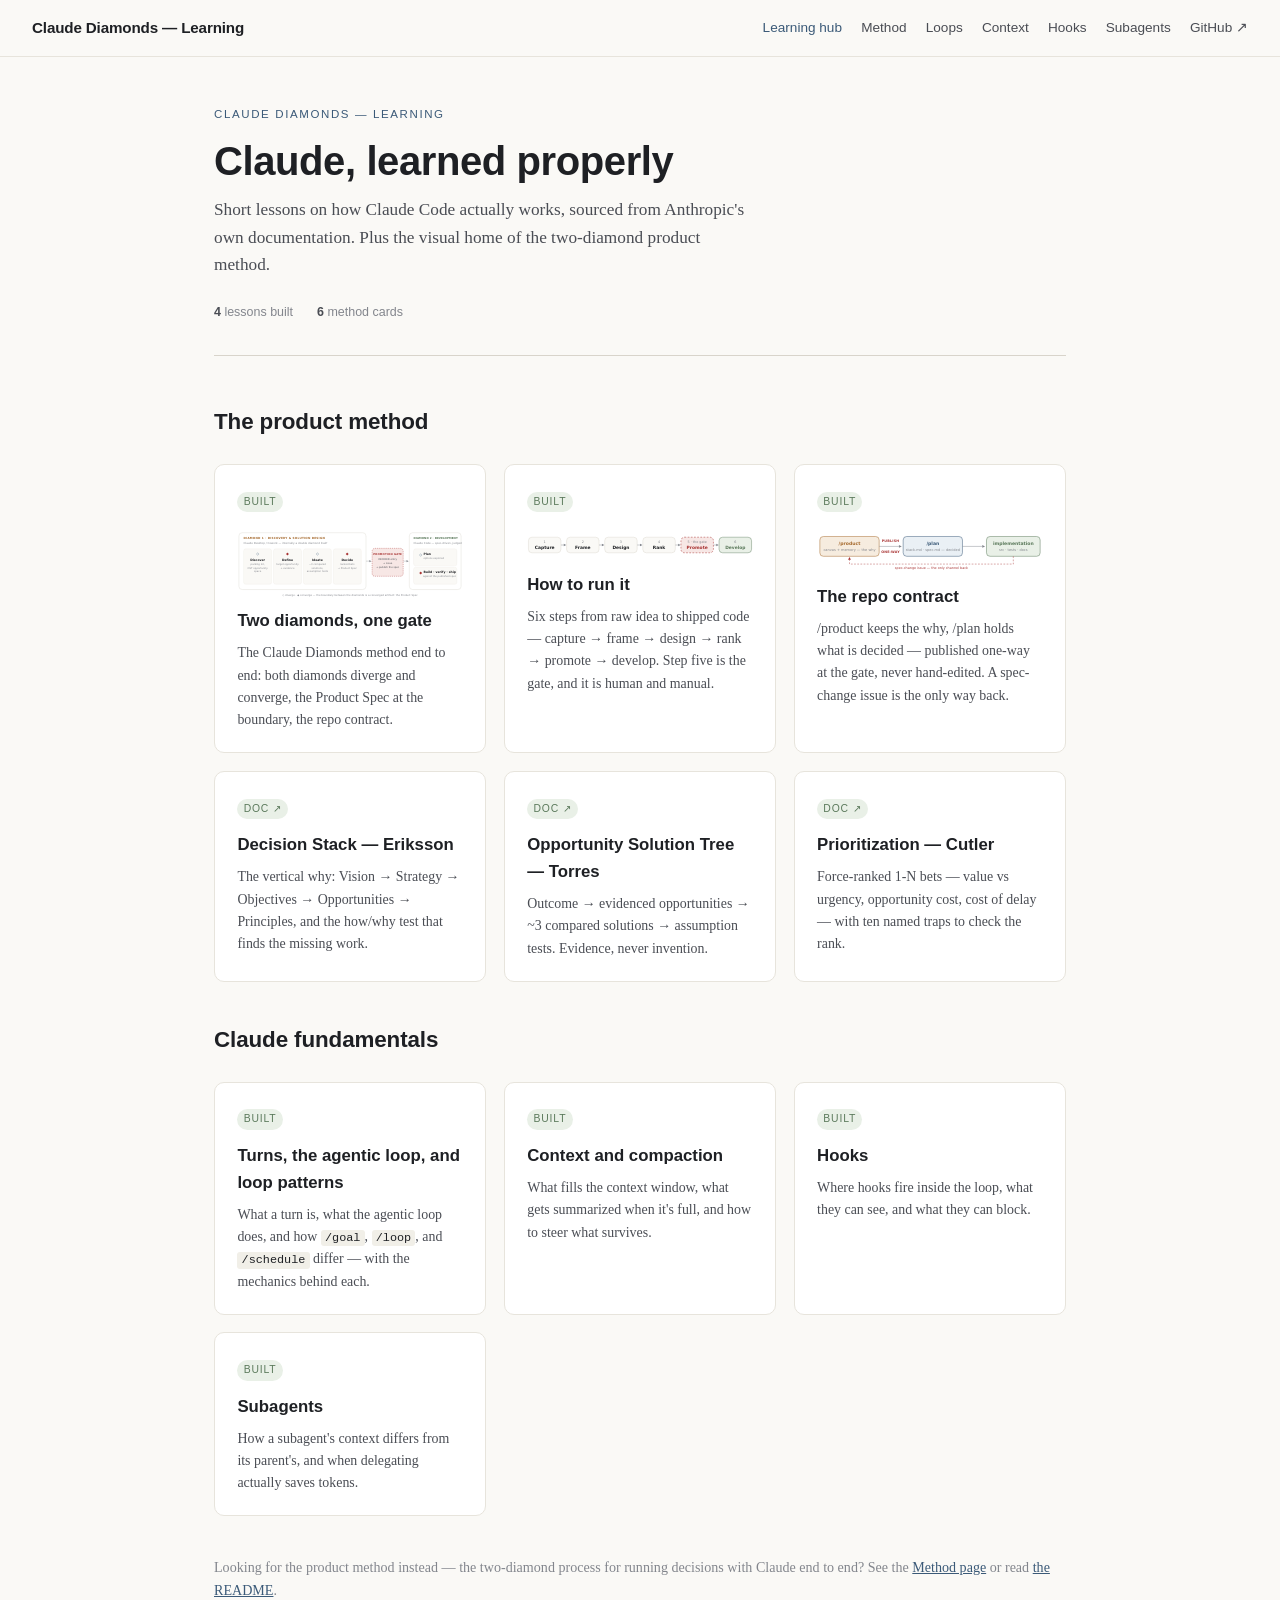
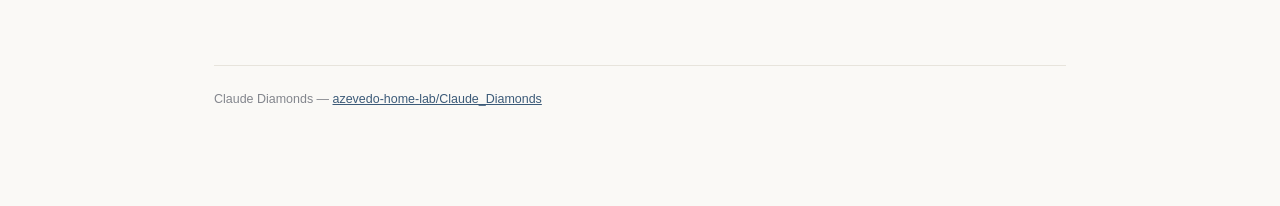
==== docs-site/index.html @ 5ed5936c "Hub: three illustrated method cards + section anchors; README repo map as bulleted list (incl. docs-" ====
<!doctype html>
<html lang="en">
<head>
<meta charset="utf-8">
<meta name="viewport" content="width=device-width, initial-scale=1">
<title>Claude, learned properly — Claude Diamonds</title>
<meta name="description" content="A small learning site on how Claude Code actually works: turns, the agentic loop, and the patterns that drive it.">
<link rel="icon" href="data:image/svg+xml,%3Csvg%20xmlns%3D%22http%3A//www.w3.org/2000/svg%22%20viewBox%3D%220%200%20100%20100%22%3E%3Ctext%20y%3D%22.9em%22%20font-size%3D%2290%22%3E%F0%9F%92%A0%3C/text%3E%3C/svg%3E">
<link rel="stylesheet" href="styles.css">
</head>
<body>
  <header class="site-header">
    <a class="brand" href="index.html">Claude Diamonds — Learning</a>
    <nav>
      <a href="index.html" aria-current="page">Learning hub</a>
      <a href="method.html">Method</a>
      <a href="loops.html">Loops</a>
      <a href="context.html">Context</a>
      <a href="hooks.html">Hooks</a>
      <a href="subagents.html">Subagents</a>
      <a href="https://github.com/azevedo-home-lab/Claude_Diamonds">GitHub ↗</a>
    </nav>
  </header>

  <div class="shell no-toc">
    <main>
      <header class="doc-head">
        <p class="eyebrow">Claude Diamonds — learning</p>
        <h1 class="head">Claude, learned properly</h1>
        <p class="dek">Short lessons on how Claude Code actually works, sourced from Anthropic's own documentation. Plus the visual home of the two-diamond product method.</p>
        <div class="doc-meta">
          <span><strong>4</strong> lessons built</span>
          <span><strong>6</strong> method cards</span>
        </div>
      </header>

      <h2>The product method</h2>
      <div class="lesson-grid">
        <a class="lesson-card built" href="method.html">
          <span class="lc-status">Built</span>
          <img src="assets/diamonds.svg" alt="Diamond 1 (Discovery and Solution Design), the promotion gate, Diamond 2 (Development)." style="width:100%;height:auto;display:block;margin:.2rem 0 .6rem;">
          <h3>Two diamonds, one gate</h3>
          <p>The Claude Diamonds method end to end: both diamonds diverge and converge, the Product Spec at the boundary, the repo contract.</p>
        </a>
        <a class="lesson-card built" href="method.html#run">
          <span class="lc-status">Built</span>
          <img src="assets/run-steps.svg" alt="Six steps: Capture, Frame, Design, Rank, Promote at the gate, Develop." style="width:100%;height:auto;display:block;margin:.2rem 0 .6rem;">
          <h3>How to run it</h3>
          <p>Six steps from raw idea to shipped code — capture → frame → design → rank → promote → develop. Step five is the gate, and it is human and manual.</p>
        </a>
        <a class="lesson-card built" href="method.html#contract">
          <span class="lc-status">Built</span>
          <img src="assets/contract.svg" alt="/product publishes one-way through the gate into /plan, which feeds implementation; a spec-change issue is the only channel back." style="width:100%;height:auto;display:block;margin:.2rem 0 .6rem;">
          <h3>The repo contract</h3>
          <p>/product keeps the why, /plan holds what is decided — published one-way at the gate, never hand-edited. A spec-change issue is the only way back.</p>
        </a>
        <a class="lesson-card built" href="https://github.com/azevedo-home-lab/Claude_Diamonds/blob/main/docs/methods/decision-stack.md">
          <span class="lc-status">Doc ↗</span>
          <h3>Decision Stack — Eriksson</h3>
          <p>The vertical why: Vision → Strategy → Objectives → Opportunities → Principles, and the how/why test that finds the missing work.</p>
        </a>
        <a class="lesson-card built" href="https://github.com/azevedo-home-lab/Claude_Diamonds/blob/main/docs/methods/opportunity-solution-tree.md">
          <span class="lc-status">Doc ↗</span>
          <h3>Opportunity Solution Tree — Torres</h3>
          <p>Outcome → evidenced opportunities → ~3 compared solutions → assumption tests. Evidence, never invention.</p>
        </a>
        <a class="lesson-card built" href="https://github.com/azevedo-home-lab/Claude_Diamonds/blob/main/docs/methods/cutler-prioritization.md">
          <span class="lc-status">Doc ↗</span>
          <h3>Prioritization — Cutler</h3>
          <p>Force-ranked 1-N bets — value vs urgency, opportunity cost, cost of delay — with ten named traps to check the rank.</p>
        </a>
      </div>

      <h2>Claude fundamentals</h2>
      <div class="lesson-grid">
        <a class="lesson-card built" href="loops.html">
          <span class="lc-status">Built</span>
          <h3>Turns, the agentic loop, and loop patterns</h3>
          <p>What a turn is, what the agentic loop does, and how <code>/goal</code>, <code>/loop</code>, and <code>/schedule</code> differ — with the mechanics behind each.</p>
        </a>
        <a class="lesson-card built" href="context.html">
          <span class="lc-status">Built</span>
          <h3>Context and compaction</h3>
          <p>What fills the context window, what gets summarized when it's full, and how to steer what survives.</p>
        </a>
        <a class="lesson-card built" href="hooks.html">
          <span class="lc-status">Built</span>
          <h3>Hooks</h3>
          <p>Where hooks fire inside the loop, what they can see, and what they can block.</p>
        </a>
        <a class="lesson-card built" href="subagents.html">
          <span class="lc-status">Built</span>
          <h3>Subagents</h3>
          <p>How a subagent's context differs from its parent's, and when delegating actually saves tokens.</p>
        </a>
      </div>

      <p class="caption wide">Looking for the product method instead — the two-diamond process for running decisions with Claude end to end? See the <a href="method.html">Method page</a> or read <a href="https://github.com/azevedo-home-lab/Claude_Diamonds#readme">the README</a>.</p>

      <footer>
        Claude Diamonds — <a href="https://github.com/azevedo-home-lab/Claude_Diamonds">azevedo-home-lab/Claude_Diamonds</a>
      </footer>
    </main>
  </div>
</body>
</html>
---- docs-site/styles.css ----
/* Shared shell for the Claude Diamonds learning site. One token system,
   one nav, used by every page under docs-site/. See docs-site/README.md.
   Adapted from claude-code-workflows' docs-site/styles.css. */

:root {
  --bg: #faf9f6;
  --bg-raised: #ffffff;
  --ink: #1e2024;
  --ink-soft: #4a4d54;
  --ink-faint: #83868d;
  --border: #d8d4cb;
  --border-soft: #e7e4dc;
  --accent: #3b5a78;
  --accent-soft: #eaf0f5;
  --turn: #5c7a5c;
  --turn-soft: #e9f0e7;
  --pattern: #a66a2e;
  --pattern-soft: #f6ecdf;
  --code-bg: #f1efe8;
  --warn: #a83232;
  --warn-soft: #f7e7e5;
}

@media (prefers-color-scheme: dark) {
  :root {
    --bg: #17181b;
    --bg-raised: #1f2124;
    --ink: #eceae4;
    --ink-soft: #b8b6ae;
    --ink-faint: #83868d;
    --border: #35373b;
    --border-soft: #2a2c2f;
    --accent: #7ea3c2;
    --accent-soft: #223038;
    --turn: #8fb28f;
    --turn-soft: #1f2a20;
    --pattern: #d0975a;
    --pattern-soft: #2e2417;
    --code-bg: #202226;
    --warn: #d97a7a;
    --warn-soft: #2e1e1d;
  }
}

* { box-sizing: border-box; }
html { -webkit-text-size-adjust: 100%; }

body {
  background: var(--bg);
  color: var(--ink);
  font-family: Iowan, "Palatino Linotype", Palatino, Georgia, serif;
  font-size: 17px;
  line-height: 1.6;
  margin: 0;
  padding: 0;
}

.head { font-family: "Helvetica Neue", Arial, sans-serif; }

a { color: var(--accent); }
a:focus-visible, button:focus-visible, summary:focus-visible {
  outline: 2px solid var(--accent);
  outline-offset: 2px;
}

/* Site header — shared across every page */
.site-header {
  display: flex;
  align-items: center;
  justify-content: space-between;
  gap: 1.5rem;
  padding: 1rem 2rem;
  border-bottom: 1px solid var(--border-soft);
  font-family: "Helvetica Neue", Arial, sans-serif;
  background: var(--bg);
  position: sticky;
  top: 0;
  z-index: 10;
  flex-wrap: wrap;
}
.site-header .brand {
  font-weight: 700;
  font-size: 0.95rem;
  letter-spacing: -0.01em;
  color: var(--ink);
  text-decoration: none;
}
.site-header nav {
  display: flex;
  gap: 1.2rem;
  flex-wrap: wrap;
}
.site-header nav a {
  font-size: 0.85rem;
  text-decoration: none;
  color: var(--ink-soft);
  white-space: nowrap;
}
.site-header nav a:hover, .site-header nav a[aria-current="page"] {
  color: var(--accent);
}

.shell {
  display: grid;
  grid-template-columns: 240px minmax(0, 1fr);
  max-width: 1280px;
  margin: 0 auto;
  gap: 0;
}
.shell.no-toc { display: block; max-width: 900px; }

nav.toc {
  position: sticky;
  top: 57px;
  align-self: start;
  height: calc(100vh - 57px);
  overflow-y: auto;
  padding: 2rem 1.25rem 2rem 1.5rem;
  border-right: 1px solid var(--border-soft);
  font-family: "Helvetica Neue", Arial, sans-serif;
}
nav.toc .toc-label {
  font-size: 0.68rem;
  letter-spacing: 0.12em;
  text-transform: uppercase;
  color: var(--ink-faint);
  margin: 0 0 0.9rem;
}
nav.toc ol {
  list-style: none;
  margin: 0;
  padding: 0;
  display: flex;
  flex-direction: column;
  gap: 0.55rem;
}
nav.toc li a {
  text-decoration: none;
  color: var(--ink-soft);
  font-size: 0.86rem;
  display: flex;
  gap: 0.55rem;
}
nav.toc li a:hover { color: var(--accent); }
nav.toc .n {
  color: var(--ink-faint);
  font-variant-numeric: tabular-nums;
  width: 1.3em;
  flex: none;
}

main {
  padding: 3rem 3.5rem 6rem;
  min-width: 0;
}
.shell.no-toc main { padding: 3rem 1.5rem 6rem; }

header.doc-head {
  margin-bottom: 3rem;
  padding-bottom: 2rem;
  border-bottom: 1px solid var(--border);
}
.eyebrow {
  font-family: "Helvetica Neue", Arial, sans-serif;
  font-size: 0.72rem;
  letter-spacing: 0.14em;
  text-transform: uppercase;
  color: var(--accent);
  margin: 0 0 0.9rem;
}
h1 {
  font-family: "Helvetica Neue", Arial, sans-serif;
  font-weight: 700;
  font-size: clamp(1.9rem, 3.2vw, 2.5rem);
  letter-spacing: -0.01em;
  line-height: 1.15;
  margin: 0 0 0.75rem;
  text-wrap: balance;
  color: var(--ink);
}
.dek {
  font-size: 1.08rem;
  color: var(--ink-soft);
  max-width: 62ch;
  margin: 0;
}
.doc-meta {
  display: flex;
  flex-wrap: wrap;
  gap: 1.5rem;
  margin-top: 1.5rem;
  font-family: "Helvetica Neue", Arial, sans-serif;
  font-size: 0.78rem;
  color: var(--ink-faint);
}
.doc-meta strong { color: var(--ink-soft); font-weight: 600; }

section.stage {
  margin: 3.5rem 0;
  scroll-margin-top: 4.5rem;
}
section.stage:first-of-type { margin-top: 0; }

.stage-head {
  display: flex;
  align-items: baseline;
  gap: 0.9rem;
  margin-bottom: 0.6rem;
}
.stage-num {
  font-family: "Helvetica Neue", Arial, sans-serif;
  font-weight: 700;
  font-size: 0.95rem;
  color: var(--accent);
  background: var(--accent-soft);
  border-radius: 3px;
  padding: 0.15rem 0.55rem;
  font-variant-numeric: tabular-nums;
}
h2 {
  font-family: "Helvetica Neue", Arial, sans-serif;
  font-weight: 700;
  font-size: 1.4rem;
  margin: 0;
  letter-spacing: -0.005em;
  text-wrap: balance;
}
h3 {
  font-family: "Helvetica Neue", Arial, sans-serif;
  font-weight: 700;
  font-size: 1.05rem;
  margin: 2rem 0 0.75rem;
}
.stage-sub {
  color: var(--ink-faint);
  font-size: 0.92rem;
  margin: 0 0 1.4rem;
  max-width: 68ch;
}

p { margin: 0 0 1rem; max-width: 68ch; }
p.wide { max-width: none; }
p.caption {
  max-width: none;
  font-size: 0.88rem;
  color: var(--ink-faint);
}
p.caption.spaced { margin-top: 0.9rem; }
p.caption.gutter { margin-bottom: 2rem; }

code, .mono {
  font-family: "SF Mono", "Menlo", "Consolas", monospace;
  font-size: 0.85em;
  background: var(--code-bg);
  padding: 0.1em 0.35em;
  border-radius: 3px;
  color: var(--ink);
}
pre {
  font-family: "SF Mono", "Menlo", "Consolas", monospace;
  font-size: 0.82rem;
  line-height: 1.55;
  background: var(--code-bg);
  border: 1px solid var(--border-soft);
  border-radius: 6px;
  padding: 1.1rem 1.3rem;
  overflow-x: auto;
  color: var(--ink);
}
pre code { background: none; padding: 0; }

.scrollwrap {
  overflow-x: auto;
  border: 1px solid var(--border-soft);
  border-radius: 8px;
  margin: 0 0 1.2rem;
}

table {
  border-collapse: collapse;
  width: 100%;
  min-width: 640px;
  font-size: 0.88rem;
}
th, td {
  text-align: left;
  padding: 0.65rem 0.9rem;
  border-bottom: 1px solid var(--border-soft);
  vertical-align: top;
}
thead th {
  font-family: "Helvetica Neue", Arial, sans-serif;
  font-size: 0.7rem;
  letter-spacing: 0.08em;
  text-transform: uppercase;
  color: var(--ink-faint);
  background: var(--bg-raised);
  position: sticky;
  top: 0;
}
tbody tr:last-child td { border-bottom: none; }
tbody tr:hover { background: var(--bg-raised); }

.tag {
  display: inline-flex;
  align-items: center;
  gap: 0.35em;
  font-family: "Helvetica Neue", Arial, sans-serif;
  font-size: 0.68rem;
  letter-spacing: 0.04em;
  font-weight: 600;
  padding: 0.2em 0.55em;
  border-radius: 999px;
  white-space: nowrap;
}
.tag::before {
  content: "";
  width: 6px;
  height: 6px;
  border-radius: 50%;
  background: currentColor;
}
.tag-turn { background: var(--turn-soft); color: var(--turn); }
.tag-loop { background: var(--accent-soft); color: var(--accent); }
.tag-pattern { background: var(--pattern-soft); color: var(--pattern); }

.legend {
  display: flex;
  flex-wrap: wrap;
  gap: 0.6rem 1.4rem;
  font-family: "Helvetica Neue", Arial, sans-serif;
  font-size: 0.78rem;
  color: var(--ink-soft);
  margin: 0.5rem 0 1.6rem;
  padding: 0.9rem 1.1rem;
  background: var(--bg-raised);
  border: 1px solid var(--border-soft);
  border-radius: 8px;
}
.legend .item { display: flex; align-items: center; gap: 0.5rem; }

.callout {
  border-left: 3px solid var(--warn);
  background: var(--warn-soft);
  border-radius: 0 6px 6px 0;
  padding: 0.9rem 1.2rem;
  margin: 1.2rem 0;
  font-size: 0.92rem;
}
.callout strong { color: var(--warn); }
.callout.bridge {
  border-left-color: var(--accent);
  background: var(--accent-soft);
}
.callout.bridge strong { color: var(--accent); }

.divider {
  height: 1px;
  background: var(--border-soft);
  margin: 3.5rem 0;
  border: none;
}

footer {
  margin-top: 4rem;
  padding-top: 1.5rem;
  border-top: 1px solid var(--border-soft);
  font-family: "Helvetica Neue", Arial, sans-serif;
  font-size: 0.78rem;
  color: var(--ink-faint);
}

/* Diagrams — inline SVG figures */
.figure {
  margin: 1.6rem 0 2rem;
  padding: 1.5rem;
  background: var(--bg-raised);
  border: 1px solid var(--border-soft);
  border-radius: 10px;
}
.figure svg { width: 100%; height: auto; display: block; color: var(--ink-soft); }
.figure .accent { color: var(--accent); }
.figure .turn-c { color: var(--turn); }
.figure .pattern-c { color: var(--pattern); }
.figcaption {
  margin: 0.9rem 0 0;
  font-family: "Helvetica Neue", Arial, sans-serif;
  font-size: 0.82rem;
  color: var(--ink-faint);
  text-align: center;
}

/* Learning hub — card grid */
.lesson-grid {
  display: grid;
  grid-template-columns: repeat(auto-fill, minmax(260px, 1fr));
  gap: 1.1rem;
  margin: 1.5rem 0 2.5rem;
}
.lesson-card {
  display: block;
  background: var(--bg-raised);
  border: 1px solid var(--border-soft);
  border-radius: 10px;
  padding: 1.3rem 1.4rem;
  text-decoration: none;
  color: var(--ink);
  transition: border-color 0.15s ease;
}
.lesson-card:hover { border-color: var(--accent); }
.lesson-card .lc-status {
  display: inline-block;
  font-family: "Helvetica Neue", Arial, sans-serif;
  font-size: 0.65rem;
  letter-spacing: 0.08em;
  text-transform: uppercase;
  padding: 0.2em 0.6em;
  border-radius: 999px;
  margin-bottom: 0.8rem;
}
.lesson-card.built .lc-status { background: var(--turn-soft); color: var(--turn); }
.lesson-card.stub .lc-status { background: var(--code-bg); color: var(--ink-faint); }
.lesson-card h3 {
  margin: 0 0 0.45rem;
  font-size: 1.05rem;
}
.lesson-card p {
  margin: 0;
  font-size: 0.87rem;
  color: var(--ink-soft);
  max-width: none;
}

/* Placeholder / stub pages */
.placeholder-body {
  max-width: 640px;
  margin: 4rem auto;
  padding: 0 2rem;
  text-align: center;
}
.placeholder-body h1 { text-wrap: balance; }
.placeholder-body p { max-width: none; margin: 0 auto 1rem; }
.placeholder-badge {
  display: inline-block;
  font-family: "Helvetica Neue", Arial, sans-serif;
  font-size: 0.72rem;
  letter-spacing: 0.08em;
  text-transform: uppercase;
  color: var(--pattern);
  background: var(--pattern-soft);
  border-radius: 999px;
  padding: 0.3em 0.9em;
  margin-bottom: 1.5rem;
}

@media (max-width: 880px) {
  .shell { grid-template-columns: 1fr; }
  nav.toc { position: static; height: auto; border-right: none; border-bottom: 1px solid var(--border-soft); }
  main { padding: 2rem 1.25rem 4rem; }
  .site-header { padding: 0.85rem 1.25rem; }
}

@media (prefers-reduced-motion: reduce) {
  * { scroll-behavior: auto !important; }
}
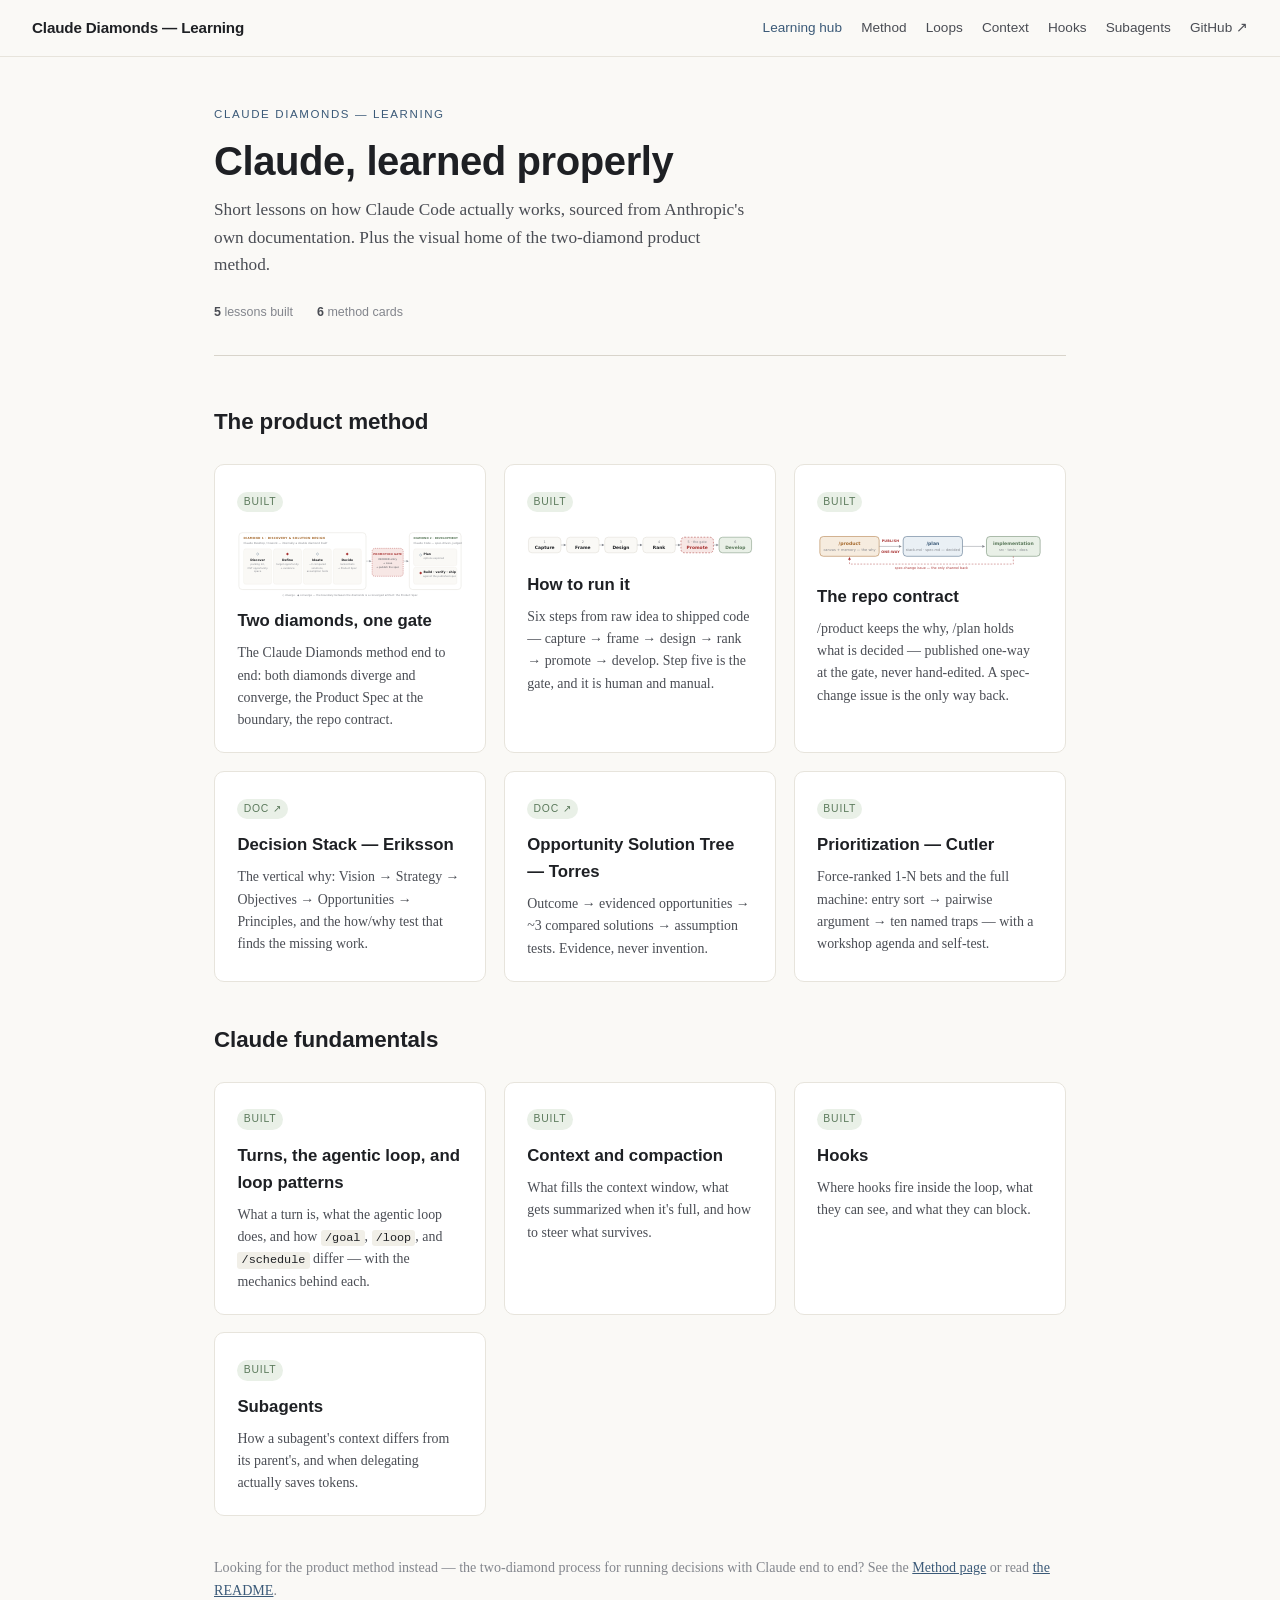
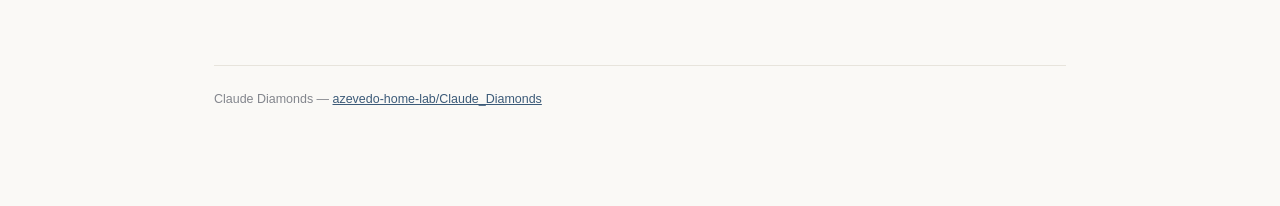
==== commit 9885c23f: "docs-site: add Cutler prioritization learning page Replaces the hub card's redirect to the raw learn" ====
--- a/docs-site/index.html
+++ b/docs-site/index.html
@@ -29,7 +29,7 @@
         <h1 class="head">Claude, learned properly</h1>
         <p class="dek">Short lessons on how Claude Code actually works, sourced from Anthropic's own documentation. Plus the visual home of the two-diamond product method.</p>
         <div class="doc-meta">
-          <span><strong>4</strong> lessons built</span>
+          <span><strong>5</strong> lessons built</span>
           <span><strong>6</strong> method cards</span>
         </div>
       </header>
@@ -64,10 +64,10 @@
           <h3>Opportunity Solution Tree — Torres</h3>
           <p>Outcome → evidenced opportunities → ~3 compared solutions → assumption tests. Evidence, never invention.</p>
         </a>
-        <a class="lesson-card built" href="https://github.com/azevedo-home-lab/Claude_Diamonds/blob/main/docs/methods/cutler-prioritization.md">
-          <span class="lc-status">Doc ↗</span>
+        <a class="lesson-card built" href="cutler.html">
+          <span class="lc-status">Built</span>
           <h3>Prioritization — Cutler</h3>
-          <p>Force-ranked 1-N bets — value vs urgency, opportunity cost, cost of delay — with ten named traps to check the rank.</p>
+          <p>Force-ranked 1-N bets and the full machine: entry sort → pairwise argument → ten named traps — with a workshop agenda and self-test.</p>
         </a>
       </div>
 
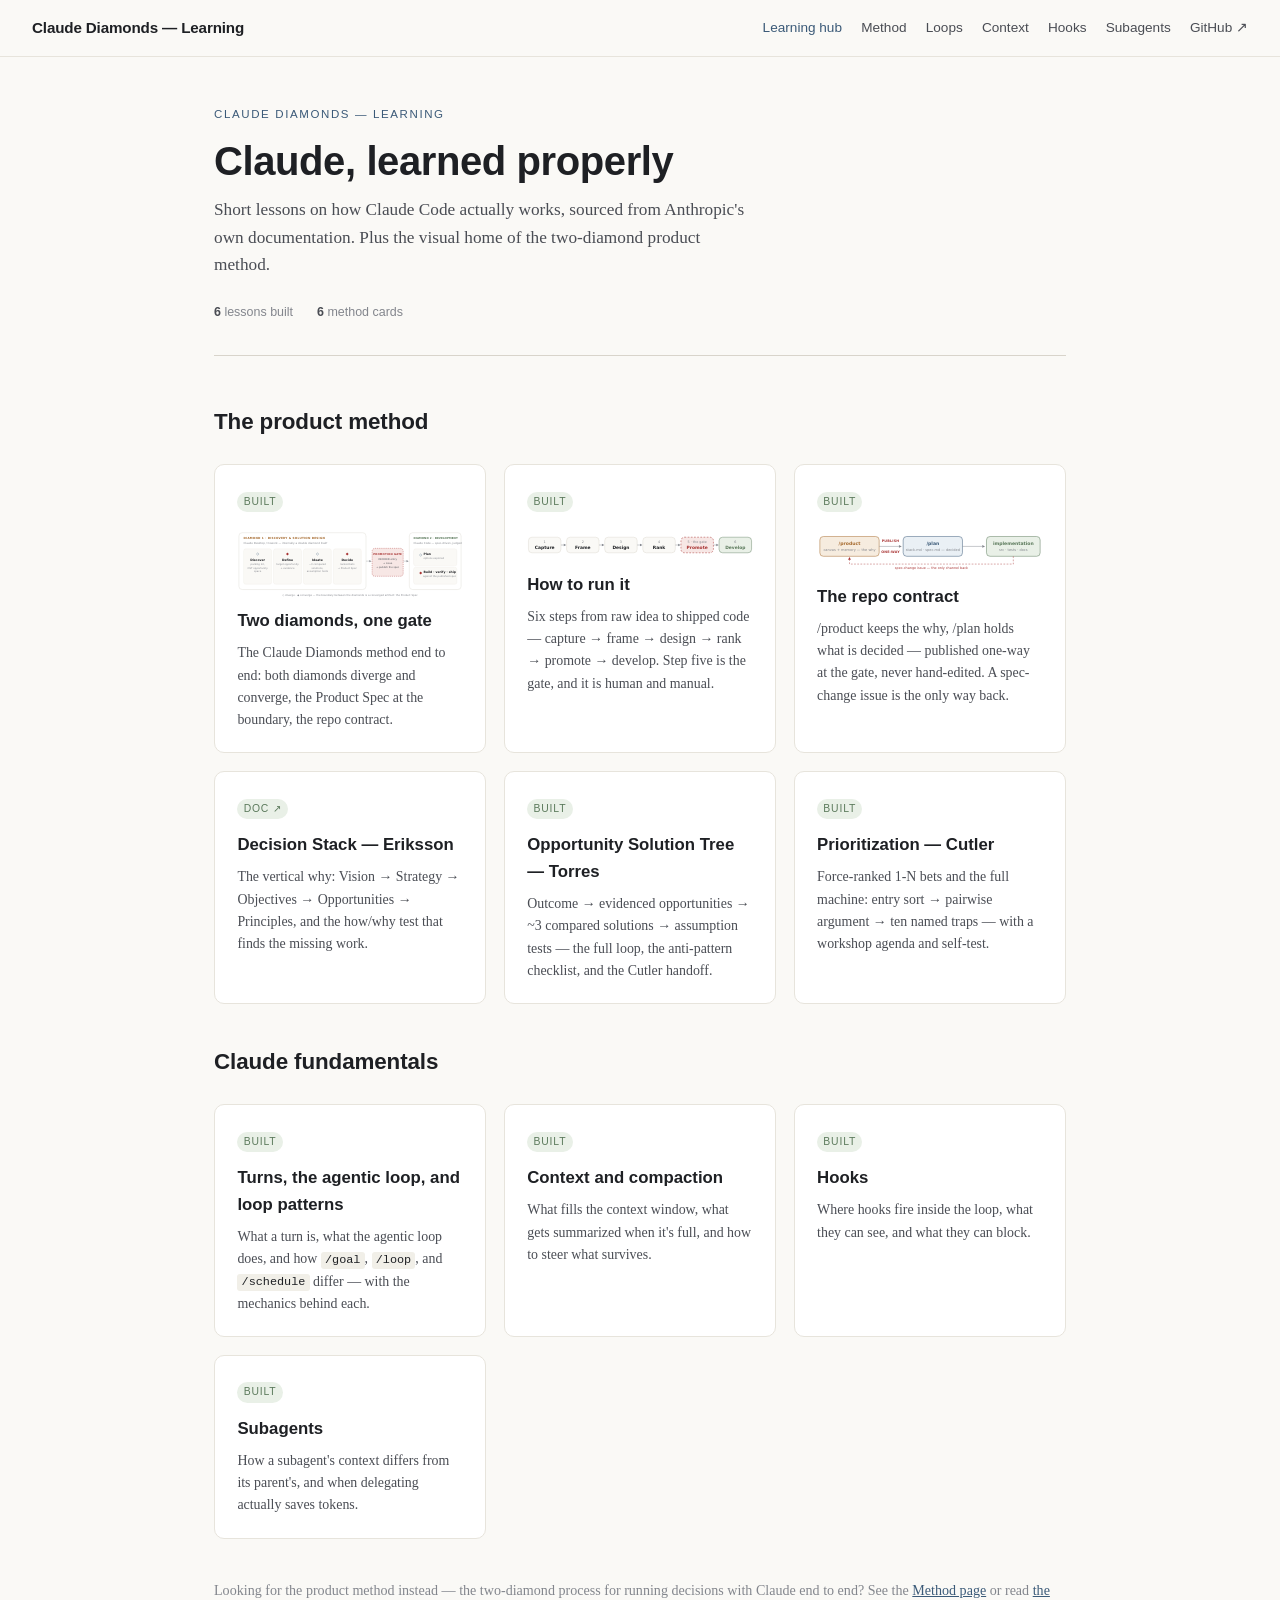
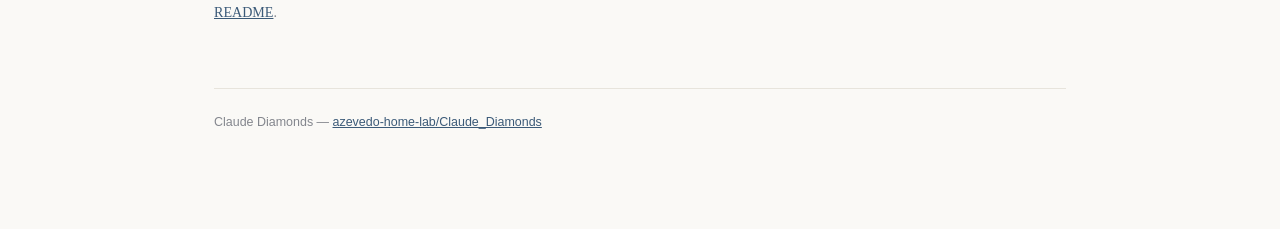
==== commit dd762b3a: "docs-site: hub and method cards link OST lesson; lessons count 6" ====
--- a/docs-site/index.html
+++ b/docs-site/index.html
@@ -29,7 +29,7 @@
         <h1 class="head">Claude, learned properly</h1>
         <p class="dek">Short lessons on how Claude Code actually works, sourced from Anthropic's own documentation. Plus the visual home of the two-diamond product method.</p>
         <div class="doc-meta">
-          <span><strong>5</strong> lessons built</span>
+          <span><strong>6</strong> lessons built</span>
           <span><strong>6</strong> method cards</span>
         </div>
       </header>
@@ -59,10 +59,10 @@
           <h3>Decision Stack — Eriksson</h3>
           <p>The vertical why: Vision → Strategy → Objectives → Opportunities → Principles, and the how/why test that finds the missing work.</p>
         </a>
-        <a class="lesson-card built" href="https://github.com/azevedo-home-lab/Claude_Diamonds/blob/main/docs/methods/opportunity-solution-tree.md">
-          <span class="lc-status">Doc ↗</span>
+        <a class="lesson-card built" href="ost.html">
+          <span class="lc-status">Built</span>
           <h3>Opportunity Solution Tree — Torres</h3>
-          <p>Outcome → evidenced opportunities → ~3 compared solutions → assumption tests. Evidence, never invention.</p>
+          <p>Outcome → evidenced opportunities → ~3 compared solutions → assumption tests — the full loop, the anti-pattern checklist, and the Cutler handoff.</p>
         </a>
         <a class="lesson-card built" href="cutler.html">
           <span class="lc-status">Built</span>
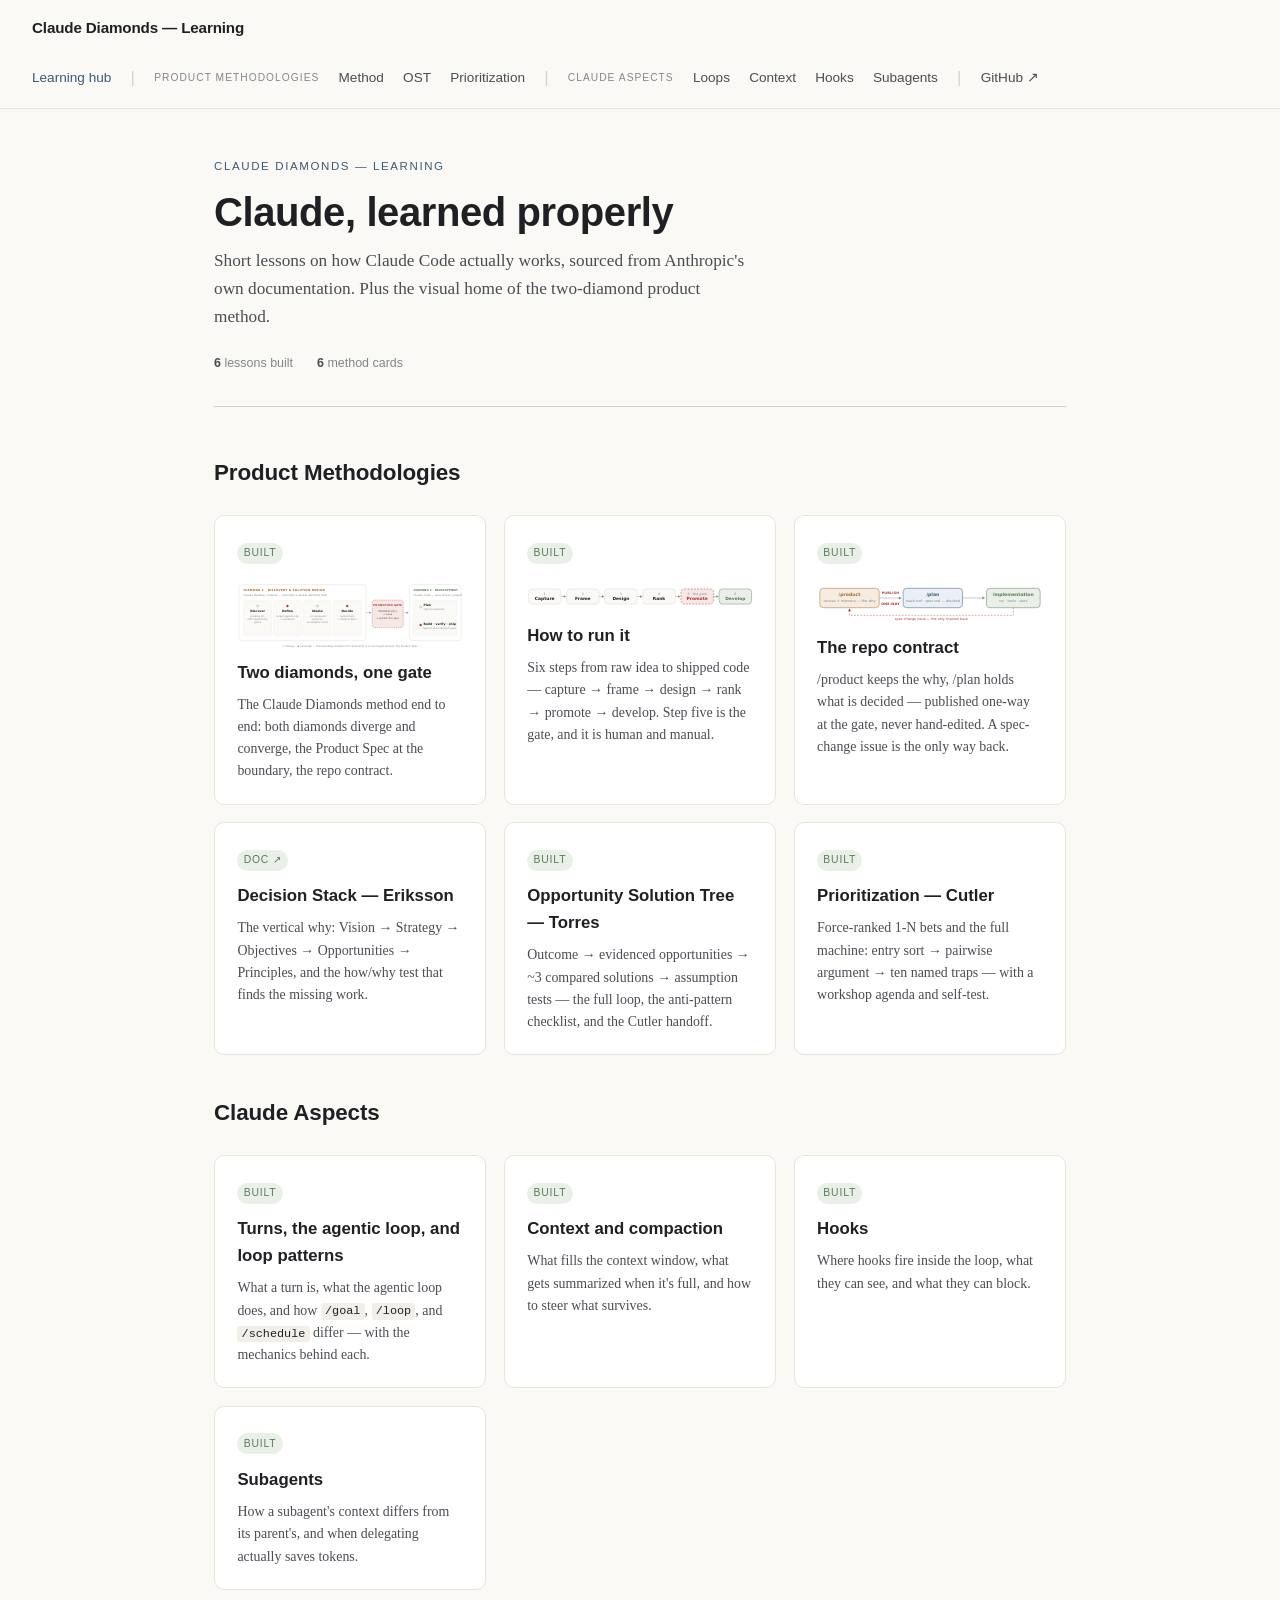
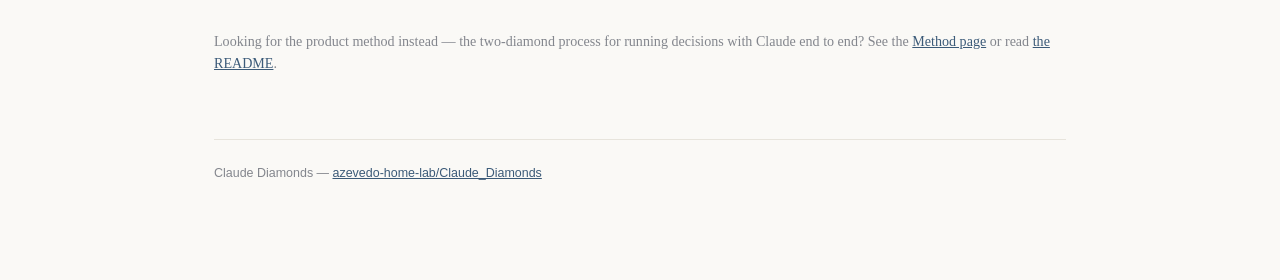
==== commit ba35309d: "docs-site: experience-map figure on OST page; grouped hub nav - ost.html: Step 1 gains a styled expe" ====
--- a/docs-site/index.html
+++ b/docs-site/index.html
@@ -7,17 +7,29 @@
 <meta name="description" content="A small learning site on how Claude Code actually works: turns, the agentic loop, and the patterns that drive it.">
 <link rel="icon" href="data:image/svg+xml,%3Csvg%20xmlns%3D%22http%3A//www.w3.org/2000/svg%22%20viewBox%3D%220%200%20100%20100%22%3E%3Ctext%20y%3D%22.9em%22%20font-size%3D%2290%22%3E%F0%9F%92%A0%3C/text%3E%3C/svg%3E">
 <link rel="stylesheet" href="styles.css">
+<style>
+  .site-header nav { align-items: center; }
+  .site-header nav .nav-label { font-size: .64rem; letter-spacing: .1em; text-transform: uppercase; color: var(--ink-faint); white-space: nowrap; }
+  .site-header nav .nav-sep { color: var(--border); user-select: none; }
+</style>
 </head>
 <body>
   <header class="site-header">
     <a class="brand" href="index.html">Claude Diamonds — Learning</a>
     <nav>
       <a href="index.html" aria-current="page">Learning hub</a>
+      <span class="nav-sep" aria-hidden="true">|</span>
+      <span class="nav-label">Product Methodologies</span>
       <a href="method.html">Method</a>
+      <a href="ost.html">OST</a>
+      <a href="cutler.html">Prioritization</a>
+      <span class="nav-sep" aria-hidden="true">|</span>
+      <span class="nav-label">Claude Aspects</span>
       <a href="loops.html">Loops</a>
       <a href="context.html">Context</a>
       <a href="hooks.html">Hooks</a>
       <a href="subagents.html">Subagents</a>
+      <span class="nav-sep" aria-hidden="true">|</span>
       <a href="https://github.com/azevedo-home-lab/Claude_Diamonds">GitHub ↗</a>
     </nav>
   </header>
@@ -34,7 +46,7 @@
         </div>
       </header>
 
-      <h2>The product method</h2>
+      <h2>Product Methodologies</h2>
       <div class="lesson-grid">
         <a class="lesson-card built" href="method.html">
           <span class="lc-status">Built</span>
@@ -71,7 +83,7 @@
         </a>
       </div>
 
-      <h2>Claude fundamentals</h2>
+      <h2>Claude Aspects</h2>
       <div class="lesson-grid">
         <a class="lesson-card built" href="loops.html">
           <span class="lc-status">Built</span>
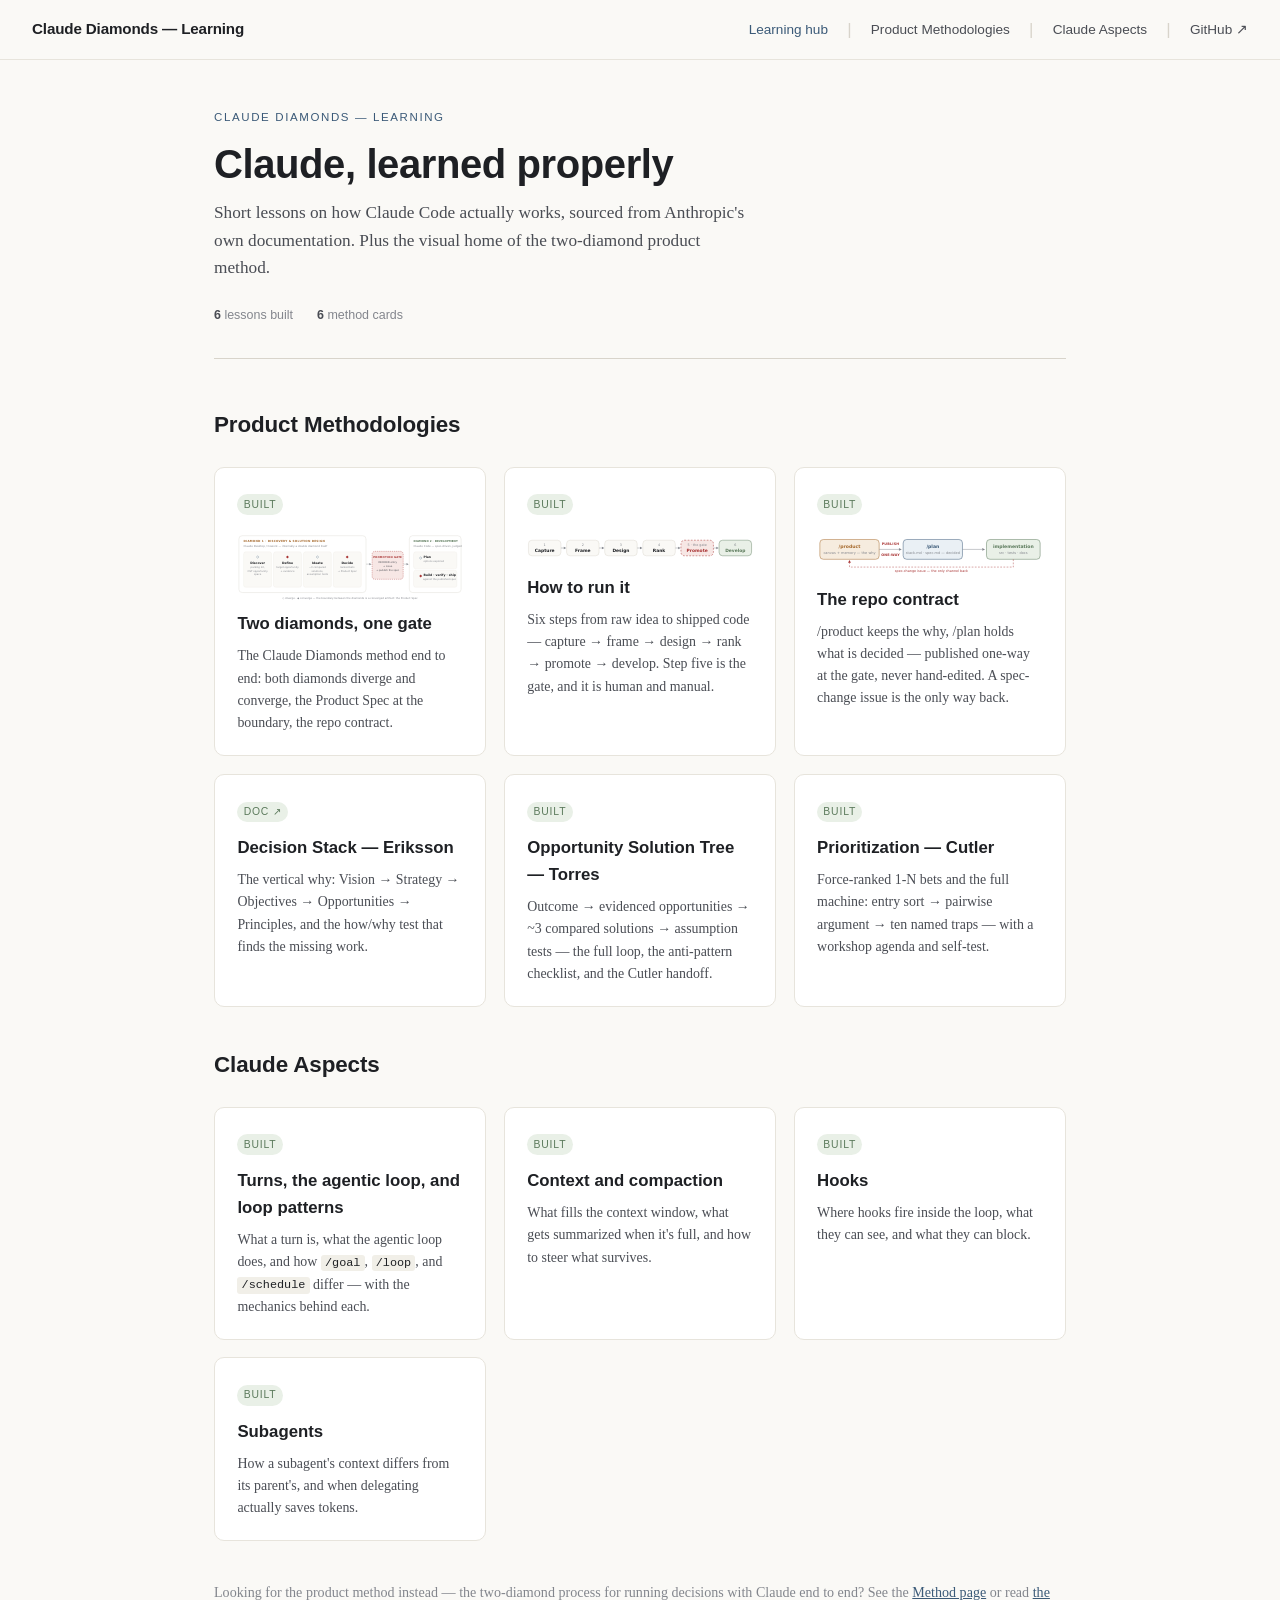
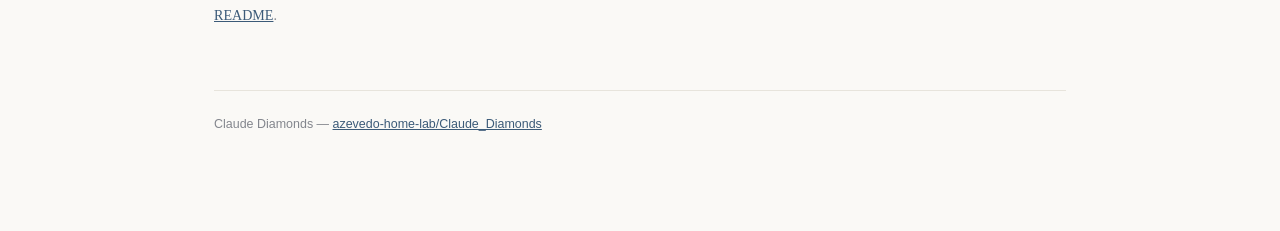
==== commit d63634e7: "docs-site: hub top bar to the Owner's literal spec Learning hub | Product Methodologies | Claude Asp" ====
--- a/docs-site/index.html
+++ b/docs-site/index.html
@@ -9,7 +9,6 @@
 <link rel="stylesheet" href="styles.css">
 <style>
   .site-header nav { align-items: center; }
-  .site-header nav .nav-label { font-size: .64rem; letter-spacing: .1em; text-transform: uppercase; color: var(--ink-faint); white-space: nowrap; }
   .site-header nav .nav-sep { color: var(--border); user-select: none; }
 </style>
 </head>
@@ -19,16 +18,9 @@
     <nav>
       <a href="index.html" aria-current="page">Learning hub</a>
       <span class="nav-sep" aria-hidden="true">|</span>
-      <span class="nav-label">Product Methodologies</span>
-      <a href="method.html">Method</a>
-      <a href="ost.html">OST</a>
-      <a href="cutler.html">Prioritization</a>
+      <a href="#product-methodologies">Product Methodologies</a>
       <span class="nav-sep" aria-hidden="true">|</span>
-      <span class="nav-label">Claude Aspects</span>
-      <a href="loops.html">Loops</a>
-      <a href="context.html">Context</a>
-      <a href="hooks.html">Hooks</a>
-      <a href="subagents.html">Subagents</a>
+      <a href="#claude-aspects">Claude Aspects</a>
       <span class="nav-sep" aria-hidden="true">|</span>
       <a href="https://github.com/azevedo-home-lab/Claude_Diamonds">GitHub ↗</a>
     </nav>
@@ -46,7 +38,7 @@
         </div>
       </header>
 
-      <h2>Product Methodologies</h2>
+      <h2 id="product-methodologies" style="scroll-margin-top:4.5rem">Product Methodologies</h2>
       <div class="lesson-grid">
         <a class="lesson-card built" href="method.html">
           <span class="lc-status">Built</span>
@@ -83,7 +75,7 @@
         </a>
       </div>
 
-      <h2>Claude Aspects</h2>
+      <h2 id="claude-aspects" style="scroll-margin-top:4.5rem">Claude Aspects</h2>
       <div class="lesson-grid">
         <a class="lesson-card built" href="loops.html">
           <span class="lc-status">Built</span>
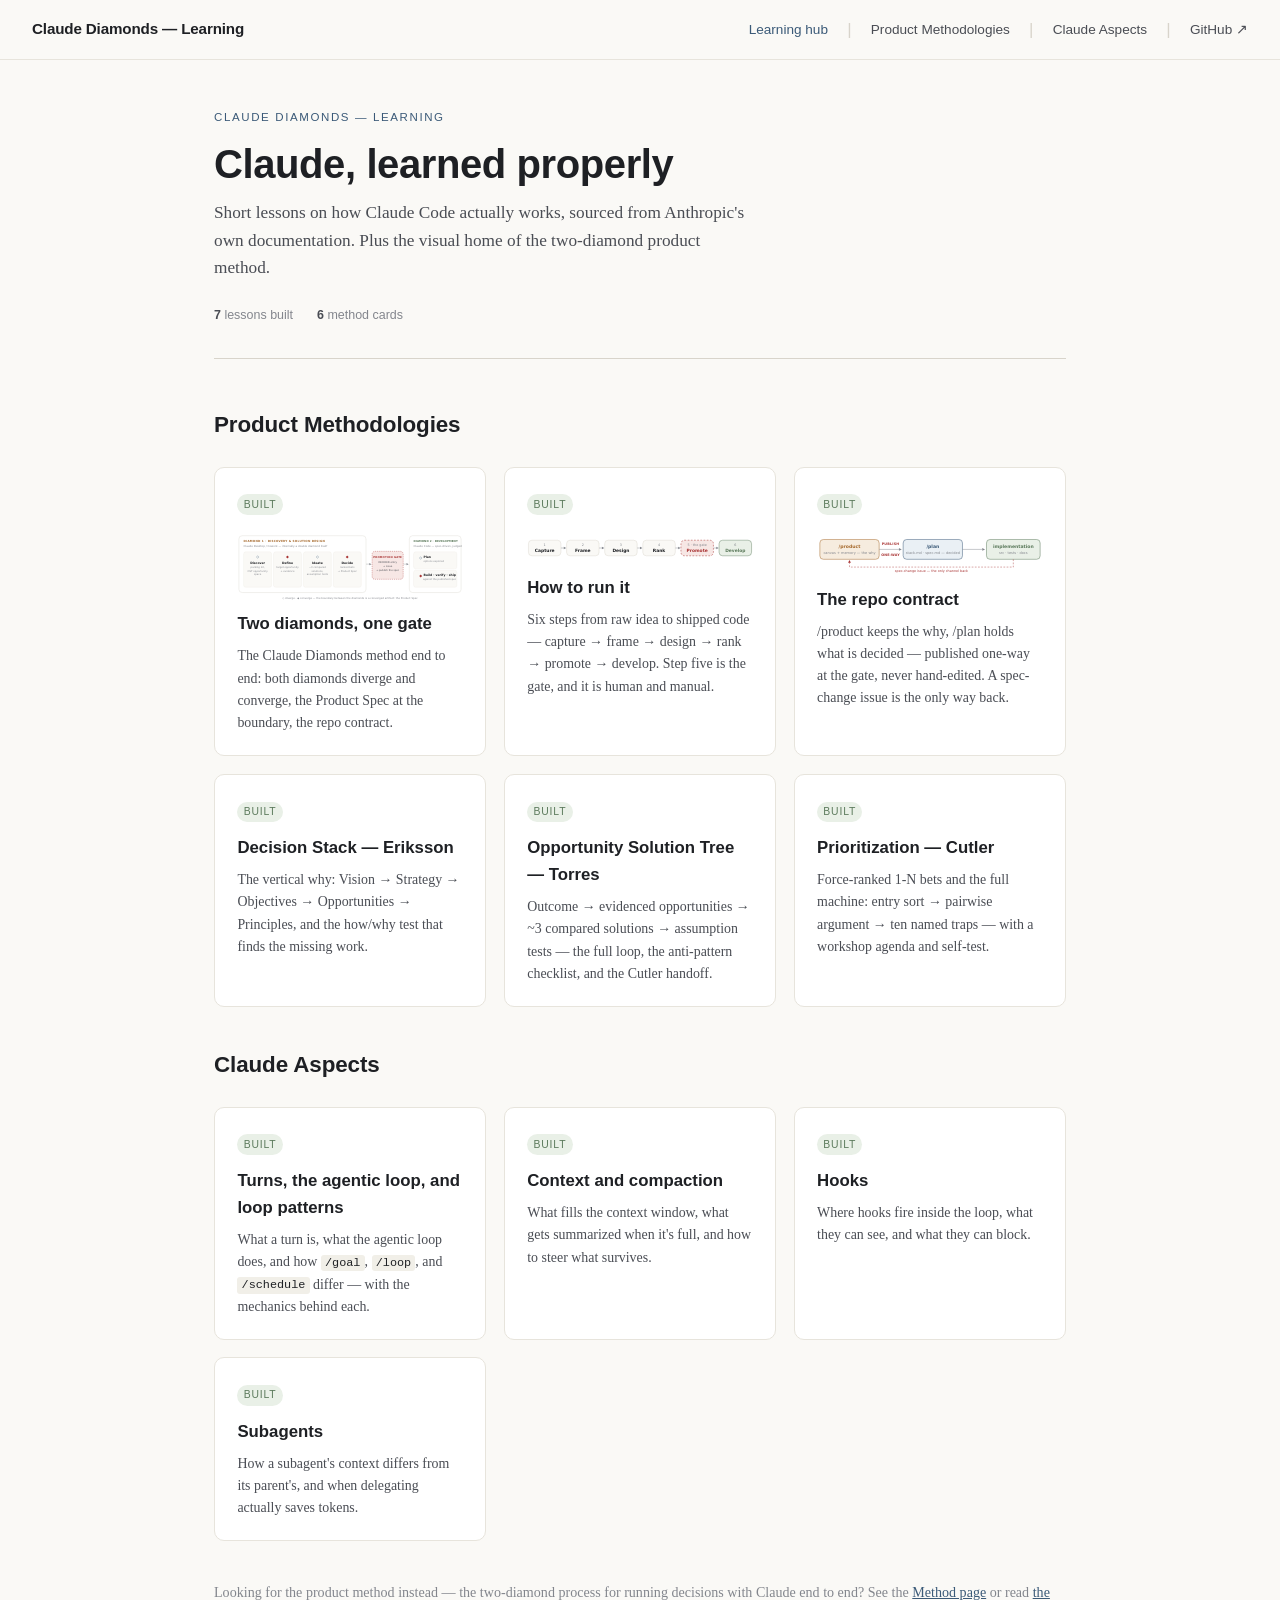
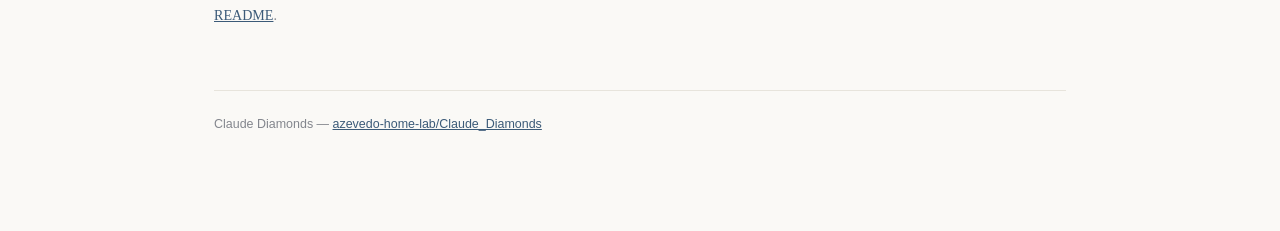
==== commit 97bdd912: "docs-site: hub + method cards -> Decision Stack lesson page index.html: Eriksson card href decision-" ====
--- a/docs-site/index.html
+++ b/docs-site/index.html
@@ -17,11 +17,11 @@
     <a class="brand" href="index.html">Claude Diamonds — Learning</a>
     <nav>
       <a href="index.html" aria-current="page">Learning hub</a>
-      <span class="nav-sep" aria-hidden="true">|</span>
+      <span class="nav-sep" aria-hidden="true" style="color:var(--border);user-select:none">|</span>
       <a href="#product-methodologies">Product Methodologies</a>
-      <span class="nav-sep" aria-hidden="true">|</span>
+      <span class="nav-sep" aria-hidden="true" style="color:var(--border);user-select:none">|</span>
       <a href="#claude-aspects">Claude Aspects</a>
-      <span class="nav-sep" aria-hidden="true">|</span>
+      <span class="nav-sep" aria-hidden="true" style="color:var(--border);user-select:none">|</span>
       <a href="https://github.com/azevedo-home-lab/Claude_Diamonds">GitHub ↗</a>
     </nav>
   </header>
@@ -33,7 +33,7 @@
         <h1 class="head">Claude, learned properly</h1>
         <p class="dek">Short lessons on how Claude Code actually works, sourced from Anthropic's own documentation. Plus the visual home of the two-diamond product method.</p>
         <div class="doc-meta">
-          <span><strong>6</strong> lessons built</span>
+          <span><strong>7</strong> lessons built</span>
           <span><strong>6</strong> method cards</span>
         </div>
       </header>
@@ -58,8 +58,8 @@
           <h3>The repo contract</h3>
           <p>/product keeps the why, /plan holds what is decided — published one-way at the gate, never hand-edited. A spec-change issue is the only way back.</p>
         </a>
-        <a class="lesson-card built" href="https://github.com/azevedo-home-lab/Claude_Diamonds/blob/main/docs/methods/decision-stack.md">
-          <span class="lc-status">Doc ↗</span>
+        <a class="lesson-card built" href="decision-stack.html">
+          <span class="lc-status">Built</span>
           <h3>Decision Stack — Eriksson</h3>
           <p>The vertical why: Vision → Strategy → Objectives → Opportunities → Principles, and the how/why test that finds the missing work.</p>
         </a>
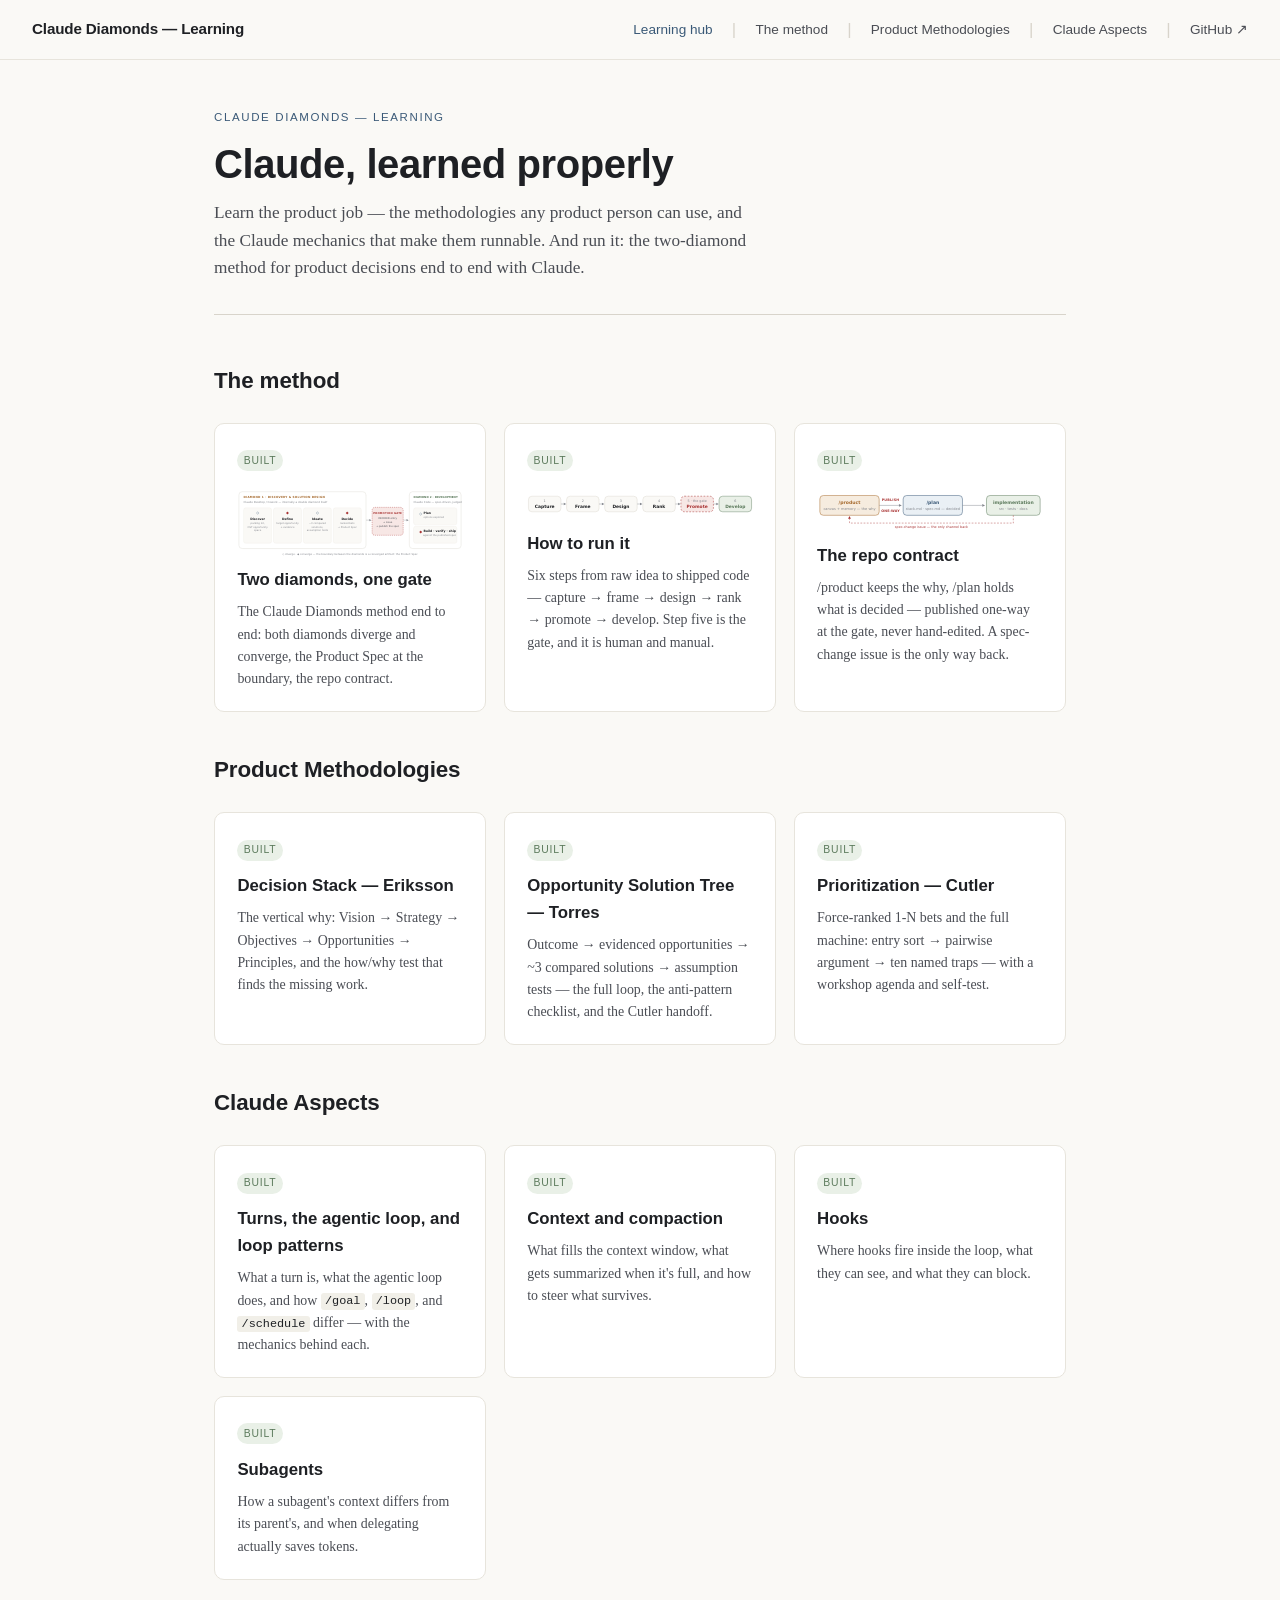
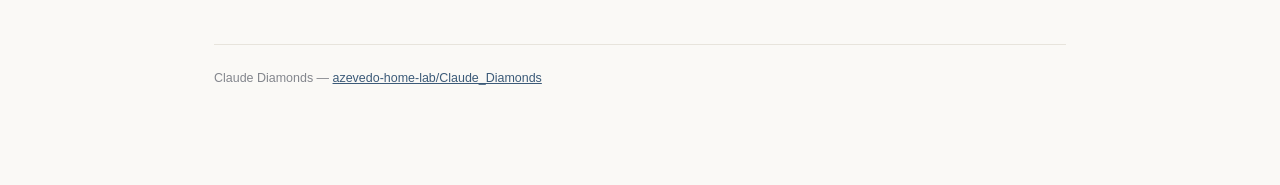
==== commit 4b94b7bb: "README + index: two concerns — learn the product job, run it (spec 11) README: two-job intro, learni" ====
--- a/docs-site/index.html
+++ b/docs-site/index.html
@@ -4,7 +4,7 @@
 <meta charset="utf-8">
 <meta name="viewport" content="width=device-width, initial-scale=1">
 <title>Claude, learned properly — Claude Diamonds</title>
-<meta name="description" content="A small learning site on how Claude Code actually works: turns, the agentic loop, and the patterns that drive it.">
+<meta name="description" content="Learn the product job — the methodologies any product person can use, and the Claude mechanics that make them runnable. And run it: the two-diamond method for product decisions end to end with Claude.">
 <link rel="icon" href="data:image/svg+xml,%3Csvg%20xmlns%3D%22http%3A//www.w3.org/2000/svg%22%20viewBox%3D%220%200%20100%20100%22%3E%3Ctext%20y%3D%22.9em%22%20font-size%3D%2290%22%3E%F0%9F%92%A0%3C/text%3E%3C/svg%3E">
 <link rel="stylesheet" href="styles.css">
 <style>
@@ -17,6 +17,8 @@
     <a class="brand" href="index.html">Claude Diamonds — Learning</a>
     <nav>
       <a href="index.html" aria-current="page">Learning hub</a>
+      <span class="nav-sep" aria-hidden="true" style="color:var(--border);user-select:none">|</span>
+      <a href="#the-method">The method</a>
       <span class="nav-sep" aria-hidden="true" style="color:var(--border);user-select:none">|</span>
       <a href="#product-methodologies">Product Methodologies</a>
       <span class="nav-sep" aria-hidden="true" style="color:var(--border);user-select:none">|</span>
@@ -31,14 +33,10 @@
       <header class="doc-head">
         <p class="eyebrow">Claude Diamonds — learning</p>
         <h1 class="head">Claude, learned properly</h1>
-        <p class="dek">Short lessons on how Claude Code actually works, sourced from Anthropic's own documentation. Plus the visual home of the two-diamond product method.</p>
-        <div class="doc-meta">
-          <span><strong>7</strong> lessons built</span>
-          <span><strong>6</strong> method cards</span>
-        </div>
+        <p class="dek">Learn the product job — the methodologies any product person can use, and the Claude mechanics that make them runnable. And run it: the two-diamond method for product decisions end to end with Claude.</p>
       </header>
 
-      <h2 id="product-methodologies" style="scroll-margin-top:4.5rem">Product Methodologies</h2>
+      <h2 id="the-method" style="scroll-margin-top:4.5rem">The method</h2>
       <div class="lesson-grid">
         <a class="lesson-card built" href="method.html">
           <span class="lc-status">Built</span>
@@ -58,6 +56,10 @@
           <h3>The repo contract</h3>
           <p>/product keeps the why, /plan holds what is decided — published one-way at the gate, never hand-edited. A spec-change issue is the only way back.</p>
         </a>
+      </div>
+
+      <h2 id="product-methodologies" style="scroll-margin-top:4.5rem">Product Methodologies</h2>
+      <div class="lesson-grid">
         <a class="lesson-card built" href="decision-stack.html">
           <span class="lc-status">Built</span>
           <h3>Decision Stack — Eriksson</h3>
@@ -99,8 +101,6 @@
         </a>
       </div>
 
-      <p class="caption wide">Looking for the product method instead — the two-diamond process for running decisions with Claude end to end? See the <a href="method.html">Method page</a> or read <a href="https://github.com/azevedo-home-lab/Claude_Diamonds#readme">the README</a>.</p>
-
       <footer>
         Claude Diamonds — <a href="https://github.com/azevedo-home-lab/Claude_Diamonds">azevedo-home-lab/Claude_Diamonds</a>
       </footer>
